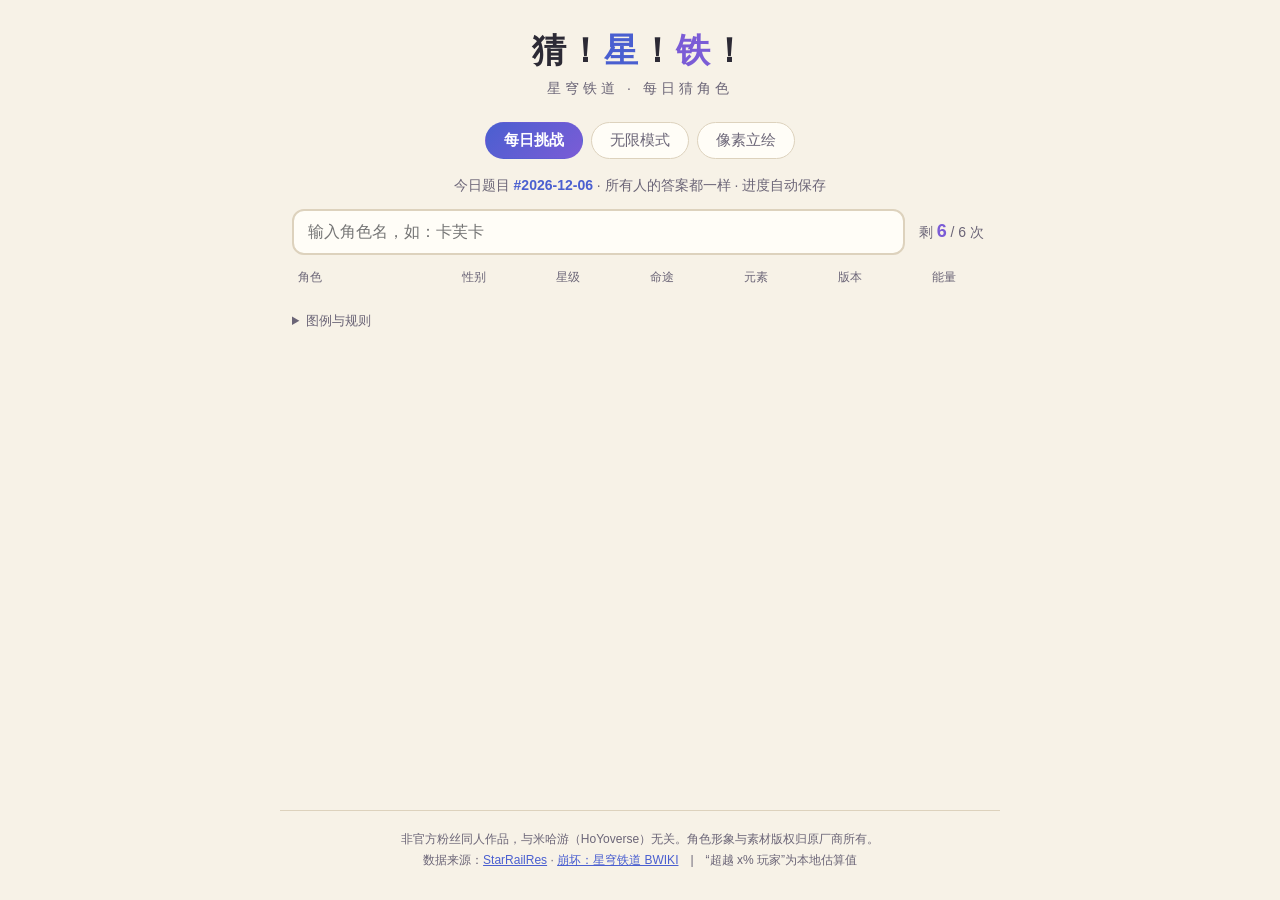
==== index.html @ 6b374ebe "HSR character-guessing fan game: daily mode, share card, pixel portrait mode" ====
<!DOCTYPE html>
<html lang="zh-CN">
<head>
<meta charset="UTF-8">
<meta name="viewport" content="width=device-width, initial-scale=1.0">
<title>猜！星！铁！ · 星穹铁道每日猜角色</title>
<meta name="description" content="非官方粉丝同人小游戏：每天一道星穹铁道猜角色题，6 次机会，按属性比对逼近答案。">
<link rel="stylesheet" href="style.css">
</head>
<body>
<header class="site-header">
  <h1>猜！<span class="accent">星</span>！<span class="accent2">铁</span>！</h1>
  <p class="tagline">星穹铁道 · 每日猜角色</p>
</header>

<nav class="tabs" id="tabs">
  <button class="tab active" data-tab="daily">每日挑战</button>
  <button class="tab" data-tab="infinite">无限模式</button>
  <button class="tab" data-tab="pixel">像素立绘</button>
</nav>

<main>
  <!-- 每日 / 无限 共用的游戏视图 -->
  <section id="view-game" class="view">
    <div class="mode-banner" id="modeBanner"></div>

    <div class="guess-bar" id="guessBar">
      <div class="input-wrap">
        <input id="guessInput" type="text" placeholder="输入角色名，如：卡芙卡"
               autocomplete="off" autocapitalize="off" spellcheck="false">
        <ul id="suggestList" class="suggest-list hidden"></ul>
      </div>
      <div class="tries-left" id="triesLeft"></div>
    </div>

    <div class="grid-head" id="gridHead">
      <span class="c-name">角色</span><span>性别</span><span>星级</span><span>命途</span><span>元素</span><span>版本</span><span>能量</span>
    </div>
    <div id="rows" class="rows"></div>

    <div id="result" class="result hidden"></div>

    <details class="legend">
      <summary>图例与规则</summary>
      <ul>
        <li>🟩 完全正确　🟥 不对　🟧 接近（同一角色的不同形态，如「丹恒」与「丹恒•饮月」）</li>
        <li>⬆️ / ⬇️ 用于数值维度（星级 / 实装版本 / 能量上限）：⬆️ 表示答案比你猜的<b>更高</b>，⬇️ 表示更低。</li>
        <li>能量上限为「特殊」的角色（黄泉、飞霄、遐蝶、白厄、昔涟）没有常规能量条，只能精确匹配。</li>
        <li>每日挑战按本地日期出题，同一天所有人同一题，共 6 次机会；进度存在本机浏览器里。</li>
      </ul>
    </details>
  </section>

  <!-- 像素立绘 -->
  <section id="view-pixel" class="view hidden">
    <div class="pixel-panel">
      <p class="pixel-hint" id="pixelHint">每猜错一次，立绘就清晰一档。联动你最近游玩的对局。</p>
      <div class="pixel-stage"><canvas id="pixelCanvas" width="512" height="512"></canvas></div>
      <p class="pixel-status" id="pixelStatus"></p>
    </div>
  </section>
</main>

<footer class="site-footer">
  <p>非官方粉丝同人作品，与米哈游（HoYoverse）无关。角色形象与素材版权归原厂商所有。</p>
  <p>数据来源：<a href="https://github.com/Mar-7th/StarRailRes" target="_blank" rel="noopener">StarRailRes</a> ·
     <a href="https://wiki.biligame.com/sr/" target="_blank" rel="noopener">崩坏：星穹铁道 BWIKI</a>　|　“超越 x% 玩家”为本地估算值</p>
</footer>

<div id="toast" class="toast hidden"></div>

<script src="data/characters.js"></script>
<script src="game.js"></script>
<script src="app.js"></script>
</body>
</html>
---- style.css ----
/* 猜！星！铁！ —— 暖纸底 + 星铁蓝紫点缀 */
:root {
  --paper: #f7f2e7;
  --paper-deep: #efe7d6;
  --ink: #2c2a35;
  --ink-soft: #6b6577;
  --blue: #4a5fd0;
  --purple: #7b5cd6;
  --green: #3da35d;
  --green-bg: #dff0e3;
  --red: #d0574d;
  --red-bg: #f7e0dd;
  --orange: #d98e2b;
  --orange-bg: #f8ecd7;
  --line: #ddd2bd;
  --card: #fffdf7;
  --radius: 12px;
}

* { box-sizing: border-box; margin: 0; padding: 0; }

body {
  background: var(--paper);
  color: var(--ink);
  font-family: -apple-system, BlinkMacSystemFont, "PingFang SC", "Hiragino Sans GB", "Microsoft YaHei", sans-serif;
  min-height: 100vh;
  display: flex;
  flex-direction: column;
  align-items: center;
}

/* 顶部 */
.site-header { text-align: center; padding: 28px 16px 10px; }
.site-header h1 { font-size: 34px; letter-spacing: 2px; }
.site-header .accent { color: var(--blue); }
.site-header .accent2 { color: var(--purple); }
.tagline { color: var(--ink-soft); margin-top: 6px; font-size: 14px; letter-spacing: 4px; }

/* 标签页 */
.tabs { display: flex; gap: 8px; margin: 14px 0 18px; }
.tab {
  border: 1px solid var(--line); background: var(--card); color: var(--ink-soft);
  padding: 8px 18px; border-radius: 999px; font-size: 15px; cursor: pointer;
  transition: all .15s;
}
.tab.active {
  background: linear-gradient(135deg, var(--blue), var(--purple));
  color: #fff; border-color: transparent; font-weight: 600;
}

main { width: 100%; max-width: 720px; padding: 0 12px 40px; flex: 1; }
.view.hidden, .hidden { display: none !important; }

.mode-banner {
  text-align: center; color: var(--ink-soft); font-size: 14px; margin-bottom: 14px;
}
.mode-banner b { color: var(--blue); }

/* 输入区 */
.guess-bar { display: flex; gap: 10px; align-items: flex-start; margin-bottom: 14px; }
.input-wrap { position: relative; flex: 1; }
#guessInput {
  width: 100%; padding: 12px 14px; font-size: 16px;
  border: 2px solid var(--line); border-radius: var(--radius);
  background: var(--card); color: var(--ink); outline: none;
}
#guessInput:focus { border-color: var(--blue); }
#guessInput:disabled { opacity: .5; }
.tries-left { padding: 12px 4px; font-size: 14px; color: var(--ink-soft); white-space: nowrap; }
.tries-left b { color: var(--purple); font-size: 18px; }

.suggest-list {
  position: absolute; top: calc(100% + 4px); left: 0; right: 0; z-index: 30;
  list-style: none; background: var(--card); border: 1px solid var(--line);
  border-radius: var(--radius); overflow: hidden; box-shadow: 0 8px 24px rgba(60,50,90,.15);
  max-height: 320px; overflow-y: auto;
}
.suggest-list li {
  display: flex; align-items: center; gap: 10px; padding: 8px 12px; cursor: pointer;
}
.suggest-list li.active, .suggest-list li:hover { background: var(--paper-deep); }
.suggest-list img { width: 34px; height: 34px; border-radius: 8px; background: var(--paper-deep); }
.suggest-list .s-name { font-size: 15px; }
.suggest-list .s-meta { margin-left: auto; font-size: 12px; color: var(--ink-soft); }

/* 比对格 */
.grid-head, .row {
  display: grid; grid-template-columns: 1.5fr repeat(6, 1fr); gap: 6px; align-items: center;
}
.grid-head { font-size: 12px; color: var(--ink-soft); margin-bottom: 6px; text-align: center; }
.grid-head .c-name { text-align: left; padding-left: 6px; }
.rows { display: flex; flex-direction: column; gap: 6px; }
.row { animation: pop .25s ease both; }
@keyframes pop { from { opacity: 0; transform: translateY(6px); } }

.row .cell {
  background: var(--card); border: 1px solid var(--line); border-radius: 10px;
  min-height: 52px; display: flex; flex-direction: column; justify-content: center; align-items: center;
  font-size: 14px; padding: 4px 2px; text-align: center; line-height: 1.25;
}
.row .cell .arrow { font-size: 15px; line-height: 1; }
.row .cell.name {
  flex-direction: row; gap: 8px; justify-content: flex-start; padding: 4px 8px; font-weight: 600;
}
.row .cell.name img { width: 36px; height: 36px; border-radius: 8px; background: var(--paper-deep); }
.cell.green { background: var(--green-bg); border-color: var(--green); color: #1f6b3a; }
.cell.red { background: var(--red-bg); border-color: var(--red); color: #8f352d; }
.cell.orange { background: var(--orange-bg); border-color: var(--orange); color: #8a5a14; }
.cell.up, .cell.down { background: var(--red-bg); border-color: var(--red); color: #8f352d; }

/* 结算 */
.result {
  margin-top: 18px; background: var(--card); border: 1px solid var(--line);
  border-radius: var(--radius); padding: 18px; text-align: center;
}
.result img.r-portrait { width: 160px; border-radius: 14px; }
.result h2 { margin: 10px 0 4px; font-size: 22px; }
.result .r-meta { color: var(--ink-soft); font-size: 13px; margin-bottom: 10px; }
.result .r-grade { font-size: 15px; margin-bottom: 4px; }
.result .r-grade b { color: var(--purple); font-size: 20px; }
.result .r-pct { color: var(--ink-soft); font-size: 13px; margin-bottom: 14px; }
.result .btn-row { display: flex; gap: 10px; justify-content: center; flex-wrap: wrap; }
button.btn {
  border: none; border-radius: 10px; padding: 10px 20px; font-size: 15px; cursor: pointer;
  background: linear-gradient(135deg, var(--blue), var(--purple)); color: #fff; font-weight: 600;
}
button.btn.ghost { background: var(--card); color: var(--blue); border: 1px solid var(--blue); }
.result .r-stats { margin-top: 12px; font-size: 12px; color: var(--ink-soft); }

/* 图例 */
.legend { margin-top: 20px; font-size: 13px; color: var(--ink-soft); }
.legend summary { cursor: pointer; }
.legend ul { padding: 8px 0 0 18px; display: flex; flex-direction: column; gap: 4px; }

/* 像素立绘 */
.pixel-panel { text-align: center; }
.pixel-hint { color: var(--ink-soft); font-size: 14px; margin-bottom: 14px; }
.pixel-stage {
  background: var(--card); border: 1px solid var(--line); border-radius: var(--radius);
  padding: 12px; display: inline-block;
}
#pixelCanvas { width: min(420px, 86vw); height: auto; border-radius: 8px; image-rendering: pixelated; }
.pixel-status { margin-top: 10px; font-size: 14px; color: var(--ink-soft); }

/* 页脚 */
.site-footer {
  text-align: center; color: var(--ink-soft); font-size: 12px; line-height: 1.8;
  padding: 18px 16px 28px; border-top: 1px solid var(--line); width: 100%; max-width: 720px;
}
.site-footer a { color: var(--blue); }

/* 提示条 */
.toast {
  position: fixed; left: 50%; bottom: 40px; transform: translateX(-50%);
  background: var(--ink); color: #fff; padding: 10px 20px; border-radius: 999px;
  font-size: 14px; z-index: 50; box-shadow: 0 6px 20px rgba(0,0,0,.25);
}

@media (max-width: 560px) {
  .site-header h1 { font-size: 26px; }
  .row .cell { font-size: 12px; min-height: 46px; }
  .row .cell.name { font-size: 12px; }
  .row .cell.name img { width: 28px; height: 28px; }
  .grid-head { font-size: 11px; }
}
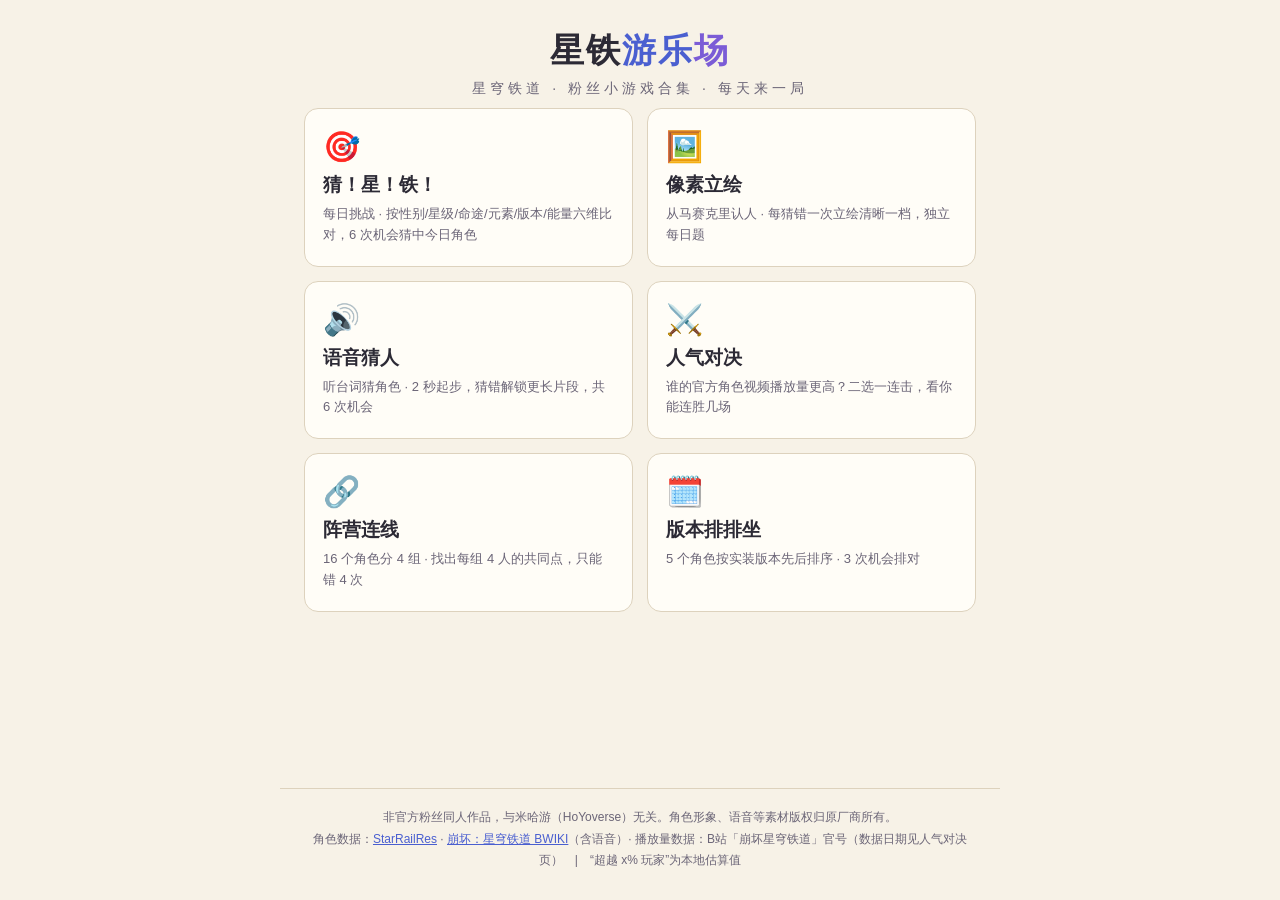
==== commit 99fb1329: "Expand into multi-game arcade: voice heardle, popularity duel, connections, timeline - Hub homepage " ====
--- a/index.html
+++ b/index.html
@@ -3,74 +3,57 @@
 <head>
 <meta charset="UTF-8">
 <meta name="viewport" content="width=device-width, initial-scale=1.0">
-<title>猜！星！铁！ · 星穹铁道每日猜角色</title>
-<meta name="description" content="非官方粉丝同人小游戏：每天一道星穹铁道猜角色题，6 次机会，按属性比对逼近答案。">
+<title>星铁游乐场 · 崩坏：星穹铁道粉丝小游戏合集</title>
+<meta name="description" content="非官方粉丝同人小游戏合集：每日猜角色、像素立绘、语音猜人、人气对决、阵营连线、版本排排坐。">
 <link rel="stylesheet" href="style.css">
 </head>
 <body>
 <header class="site-header">
-  <h1>猜！<span class="accent">星</span>！<span class="accent2">铁</span>！</h1>
-  <p class="tagline">星穹铁道 · 每日猜角色</p>
+  <h1>星铁<span class="accent">游乐</span><span class="accent2">场</span></h1>
+  <p class="tagline">星穹铁道 · 粉丝小游戏合集 · 每天来一局</p>
 </header>
 
-<nav class="tabs" id="tabs">
-  <button class="tab active" data-tab="daily">每日挑战</button>
-  <button class="tab" data-tab="infinite">无限模式</button>
-  <button class="tab" data-tab="pixel">像素立绘</button>
-</nav>
-
 <main>
-  <!-- 每日 / 无限 共用的游戏视图 -->
-  <section id="view-game" class="view">
-    <div class="mode-banner" id="modeBanner"></div>
-
-    <div class="guess-bar" id="guessBar">
-      <div class="input-wrap">
-        <input id="guessInput" type="text" placeholder="输入角色名，如：卡芙卡"
-               autocomplete="off" autocapitalize="off" spellcheck="false">
-        <ul id="suggestList" class="suggest-list hidden"></ul>
-      </div>
-      <div class="tries-left" id="triesLeft"></div>
-    </div>
-
-    <div class="grid-head" id="gridHead">
-      <span class="c-name">角色</span><span>性别</span><span>星级</span><span>命途</span><span>元素</span><span>版本</span><span>能量</span>
-    </div>
-    <div id="rows" class="rows"></div>
-
-    <div id="result" class="result hidden"></div>
-
-    <details class="legend">
-      <summary>图例与规则</summary>
-      <ul>
-        <li>🟩 完全正确　🟥 不对　🟧 接近（同一角色的不同形态，如「丹恒」与「丹恒•饮月」）</li>
-        <li>⬆️ / ⬇️ 用于数值维度（星级 / 实装版本 / 能量上限）：⬆️ 表示答案比你猜的<b>更高</b>，⬇️ 表示更低。</li>
-        <li>能量上限为「特殊」的角色（黄泉、飞霄、遐蝶、白厄、昔涟）没有常规能量条，只能精确匹配。</li>
-        <li>每日挑战按本地日期出题，同一天所有人同一题，共 6 次机会；进度存在本机浏览器里。</li>
-      </ul>
-    </details>
-  </section>
-
-  <!-- 像素立绘 -->
-  <section id="view-pixel" class="view hidden">
-    <div class="pixel-panel">
-      <p class="pixel-hint" id="pixelHint">每猜错一次，立绘就清晰一档。联动你最近游玩的对局。</p>
-      <div class="pixel-stage"><canvas id="pixelCanvas" width="512" height="512"></canvas></div>
-      <p class="pixel-status" id="pixelStatus"></p>
-    </div>
-  </section>
+  <div class="hub-grid">
+    <a class="hub-card" href="classic.html">
+      <div class="hub-emoji">🎯</div>
+      <h2>猜！星！铁！</h2>
+      <p>每日挑战 · 按性别/星级/命途/元素/版本/能量六维比对，6 次机会猜中今日角色</p>
+    </a>
+    <a class="hub-card" href="classic.html#pixel">
+      <div class="hub-emoji">🖼️</div>
+      <h2>像素立绘</h2>
+      <p>从马赛克里认人 · 每猜错一次立绘清晰一档，独立每日题</p>
+    </a>
+    <a class="hub-card" href="voice.html">
+      <div class="hub-emoji">🔊</div>
+      <h2>语音猜人</h2>
+      <p>听台词猜角色 · 2 秒起步，猜错解锁更长片段，共 6 次机会</p>
+    </a>
+    <a class="hub-card" href="duel.html">
+      <div class="hub-emoji">⚔️</div>
+      <h2>人气对决</h2>
+      <p>谁的官方角色视频播放量更高？二选一连击，看你能连胜几场</p>
+    </a>
+    <a class="hub-card" href="links.html">
+      <div class="hub-emoji">🔗</div>
+      <h2>阵营连线</h2>
+      <p>16 个角色分 4 组 · 找出每组 4 人的共同点，只能错 4 次</p>
+    </a>
+    <a class="hub-card" href="timeline.html">
+      <div class="hub-emoji">🗓️</div>
+      <h2>版本排排坐</h2>
+      <p>5 个角色按实装版本先后排序 · 3 次机会排对</p>
+    </a>
+  </div>
 </main>
 
 <footer class="site-footer">
-  <p>非官方粉丝同人作品，与米哈游（HoYoverse）无关。角色形象与素材版权归原厂商所有。</p>
-  <p>数据来源：<a href="https://github.com/Mar-7th/StarRailRes" target="_blank" rel="noopener">StarRailRes</a> ·
-     <a href="https://wiki.biligame.com/sr/" target="_blank" rel="noopener">崩坏：星穹铁道 BWIKI</a>　|　“超越 x% 玩家”为本地估算值</p>
+  <p>非官方粉丝同人作品，与米哈游（HoYoverse）无关。角色形象、语音等素材版权归原厂商所有。</p>
+  <p>角色数据：<a href="https://github.com/Mar-7th/StarRailRes" target="_blank" rel="noopener">StarRailRes</a> ·
+     <a href="https://wiki.biligame.com/sr/" target="_blank" rel="noopener">崩坏：星穹铁道 BWIKI</a>（含语音）·
+     播放量数据：B站「崩坏星穹铁道」官号（数据日期见人气对决页）　|　“超越 x% 玩家”为本地估算值</p>
 </footer>
 
-<div id="toast" class="toast hidden"></div>
-
-<script src="data/characters.js"></script>
-<script src="game.js"></script>
-<script src="app.js"></script>
 </body>
 </html>
--- a/style.css
+++ b/style.css
@@ -59,13 +59,13 @@
 /* 输入区 */
 .guess-bar { display: flex; gap: 10px; align-items: flex-start; margin-bottom: 14px; }
 .input-wrap { position: relative; flex: 1; }
-#guessInput {
+#guessInput, #pixelInput {
   width: 100%; padding: 12px 14px; font-size: 16px;
   border: 2px solid var(--line); border-radius: var(--radius);
   background: var(--card); color: var(--ink); outline: none;
 }
-#guessInput:focus { border-color: var(--blue); }
-#guessInput:disabled { opacity: .5; }
+#guessInput:focus, #pixelInput:focus { border-color: var(--blue); }
+#guessInput:disabled, #pixelInput:disabled { opacity: .5; }
 .tries-left { padding: 12px 4px; font-size: 14px; color: var(--ink-soft); white-space: nowrap; }
 .tries-left b { color: var(--purple); font-size: 18px; }
 
@@ -141,6 +141,13 @@
 }
 #pixelCanvas { width: min(420px, 86vw); height: auto; border-radius: 8px; image-rendering: pixelated; }
 .pixel-status { margin-top: 10px; font-size: 14px; color: var(--ink-soft); }
+.pixel-panel .guess-bar { margin-top: 12px; max-width: 560px; margin-left: auto; margin-right: auto; flex-wrap: wrap; }
+.pixel-panel .guess-bar .input-wrap { flex: 1 1 240px; }
+.pixel-panel .guess-bar .btn { white-space: nowrap; }
+.chips { display: flex; flex-wrap: wrap; gap: 6px; justify-content: center; margin-top: 12px; }
+.chip { padding: 4px 12px; border-radius: 999px; font-size: 13px; border: 1px solid; }
+.chip.wrong { background: var(--red-bg); border-color: var(--red); color: #8f352d; }
+.chip.hit { background: var(--green-bg); border-color: var(--green); color: #1f6b3a; }
 
 /* 页脚 */
 .site-footer {
@@ -163,3 +170,91 @@
   .row .cell.name img { width: 28px; height: 28px; }
   .grid-head { font-size: 11px; }
 }
+
+/* ---------- 游乐场枢纽 ---------- */
+.home-link { font-size: 13px; color: var(--ink-soft); text-decoration: none; }
+.home-link:hover { color: var(--blue); }
+.hub-grid {
+  display: grid; grid-template-columns: repeat(auto-fill, minmax(280px, 1fr));
+  gap: 14px; width: 100%; max-width: 720px; margin: 0 auto; padding: 0 12px 30px;
+}
+.hub-card {
+  display: block; background: var(--card); border: 1px solid var(--line);
+  border-radius: 14px; padding: 20px 18px; text-decoration: none; color: var(--ink);
+  transition: transform .15s, box-shadow .15s;
+}
+.hub-card:hover { transform: translateY(-3px); box-shadow: 0 10px 24px rgba(80,70,120,.15); }
+.hub-card h2 { font-size: 19px; margin: 8px 0 6px; }
+.hub-card p { font-size: 13px; color: var(--ink-soft); line-height: 1.6; }
+.hub-emoji { font-size: 30px; }
+
+/* ---------- 语音猜人 ---------- */
+.voice-panel { text-align: center; }
+.play-btn {
+  width: 84px; height: 84px; border-radius: 50%; border: none; cursor: pointer;
+  background: linear-gradient(135deg, var(--blue), var(--purple)); color: #fff; font-size: 32px;
+  margin: 10px auto 6px; display: block;
+}
+.voice-progress { font-size: 13px; color: var(--ink-soft); margin-bottom: 12px; }
+.voice-quote {
+  background: var(--card); border: 1px dashed var(--orange); border-radius: 10px;
+  padding: 10px 14px; margin: 10px auto; max-width: 480px; font-size: 14px; color: #8a5a14;
+}
+.voice-unlocks { display: flex; gap: 6px; justify-content: center; margin: 8px 0 12px; }
+.voice-unlocks span {
+  font-size: 12px; padding: 3px 10px; border-radius: 999px;
+  background: var(--paper-deep); color: var(--ink-soft); border: 1px solid var(--line);
+}
+.voice-unlocks span.on { background: var(--green-bg); border-color: var(--green); color: #1f6b3a; }
+
+/* ---------- 人气对决 ---------- */
+.duel-stage { display: flex; gap: 12px; align-items: stretch; justify-content: center; }
+.duel-card {
+  flex: 1; max-width: 300px; background: var(--card); border: 1px solid var(--line);
+  border-radius: 14px; padding: 16px; text-align: center; cursor: pointer;
+  transition: transform .12s;
+}
+.duel-card:hover { transform: translateY(-2px); }
+.duel-card img { width: 96px; height: 96px; border-radius: 12px; background: var(--paper-deep); }
+.duel-card h3 { margin: 8px 0 4px; font-size: 17px; }
+.duel-card .views { font-size: 20px; font-weight: 700; color: var(--purple); }
+.duel-card .vtitle { font-size: 11px; color: var(--ink-soft); margin-top: 4px; }
+.duel-vs { align-self: center; font-size: 22px; font-weight: 700; color: var(--ink-soft); }
+.duel-streak { text-align: center; font-size: 15px; margin-bottom: 12px; color: var(--ink-soft); }
+.duel-streak b { color: var(--purple); font-size: 20px; }
+
+/* ---------- 阵营连线 ---------- */
+.conn-board { display: grid; grid-template-columns: repeat(4, 1fr); gap: 8px; margin: 12px 0; }
+.conn-card {
+  background: var(--card); border: 2px solid var(--line); border-radius: 10px;
+  padding: 10px 4px; text-align: center; font-size: 13px; cursor: pointer; user-select: none;
+  min-height: 44px; display: flex; align-items: center; justify-content: center;
+}
+.conn-card.sel { border-color: var(--blue); background: #e7ebfb; }
+.conn-card.done { pointer-events: none; color: #fff; font-weight: 600; }
+.conn-card.done small { display: block; font-weight: 400; font-size: 10px; opacity: .85; }
+.conn-card.c0 { background: #e9c46a; border-color: #e9c46a; }
+.conn-card.c1 { background: #6aad6a; border-color: #6aad6a; }
+.conn-card.c2 { background: #6a8fd0; border-color: #6a8fd0; }
+.conn-card.c3 { background: #9a6fc9; border-color: #9a6fc9; }
+.conn-mistakes { text-align: center; font-size: 14px; color: var(--ink-soft); margin: 6px 0; }
+.conn-solved { display: flex; flex-direction: column; gap: 6px; margin-bottom: 10px; }
+.conn-solved .grp {
+  border-radius: 10px; padding: 8px 12px; color: #fff; font-size: 13px; text-align: center;
+}
+.conn-solved .grp.c0 { background: #e9c46a; } .conn-solved .grp.c1 { background: #6aad6a; }
+.conn-solved .grp.c2 { background: #6a8fd0; } .conn-solved .grp.c3 { background: #9a6fc9; }
+.conn-actions { display: flex; gap: 10px; justify-content: center; margin: 8px 0; }
+
+/* ---------- 版本排排坐 ---------- */
+.tl-list { display: flex; flex-direction: column; gap: 8px; margin: 12px auto; max-width: 480px; }
+.tl-item {
+  display: flex; align-items: center; gap: 10px; background: var(--card);
+  border: 2px solid var(--line); border-radius: 12px; padding: 8px 12px; cursor: pointer;
+  font-size: 15px;
+}
+.tl-item img { width: 40px; height: 40px; border-radius: 8px; background: var(--paper-deep); }
+.tl-item.sel { border-color: var(--blue); background: #e7ebfb; }
+.tl-item .pos { color: var(--ink-soft); font-size: 13px; width: 52px; }
+.tl-item .ver { margin-left: auto; color: var(--purple); font-weight: 600; }
+.tl-hint { text-align: center; font-size: 13px; color: var(--ink-soft); }
